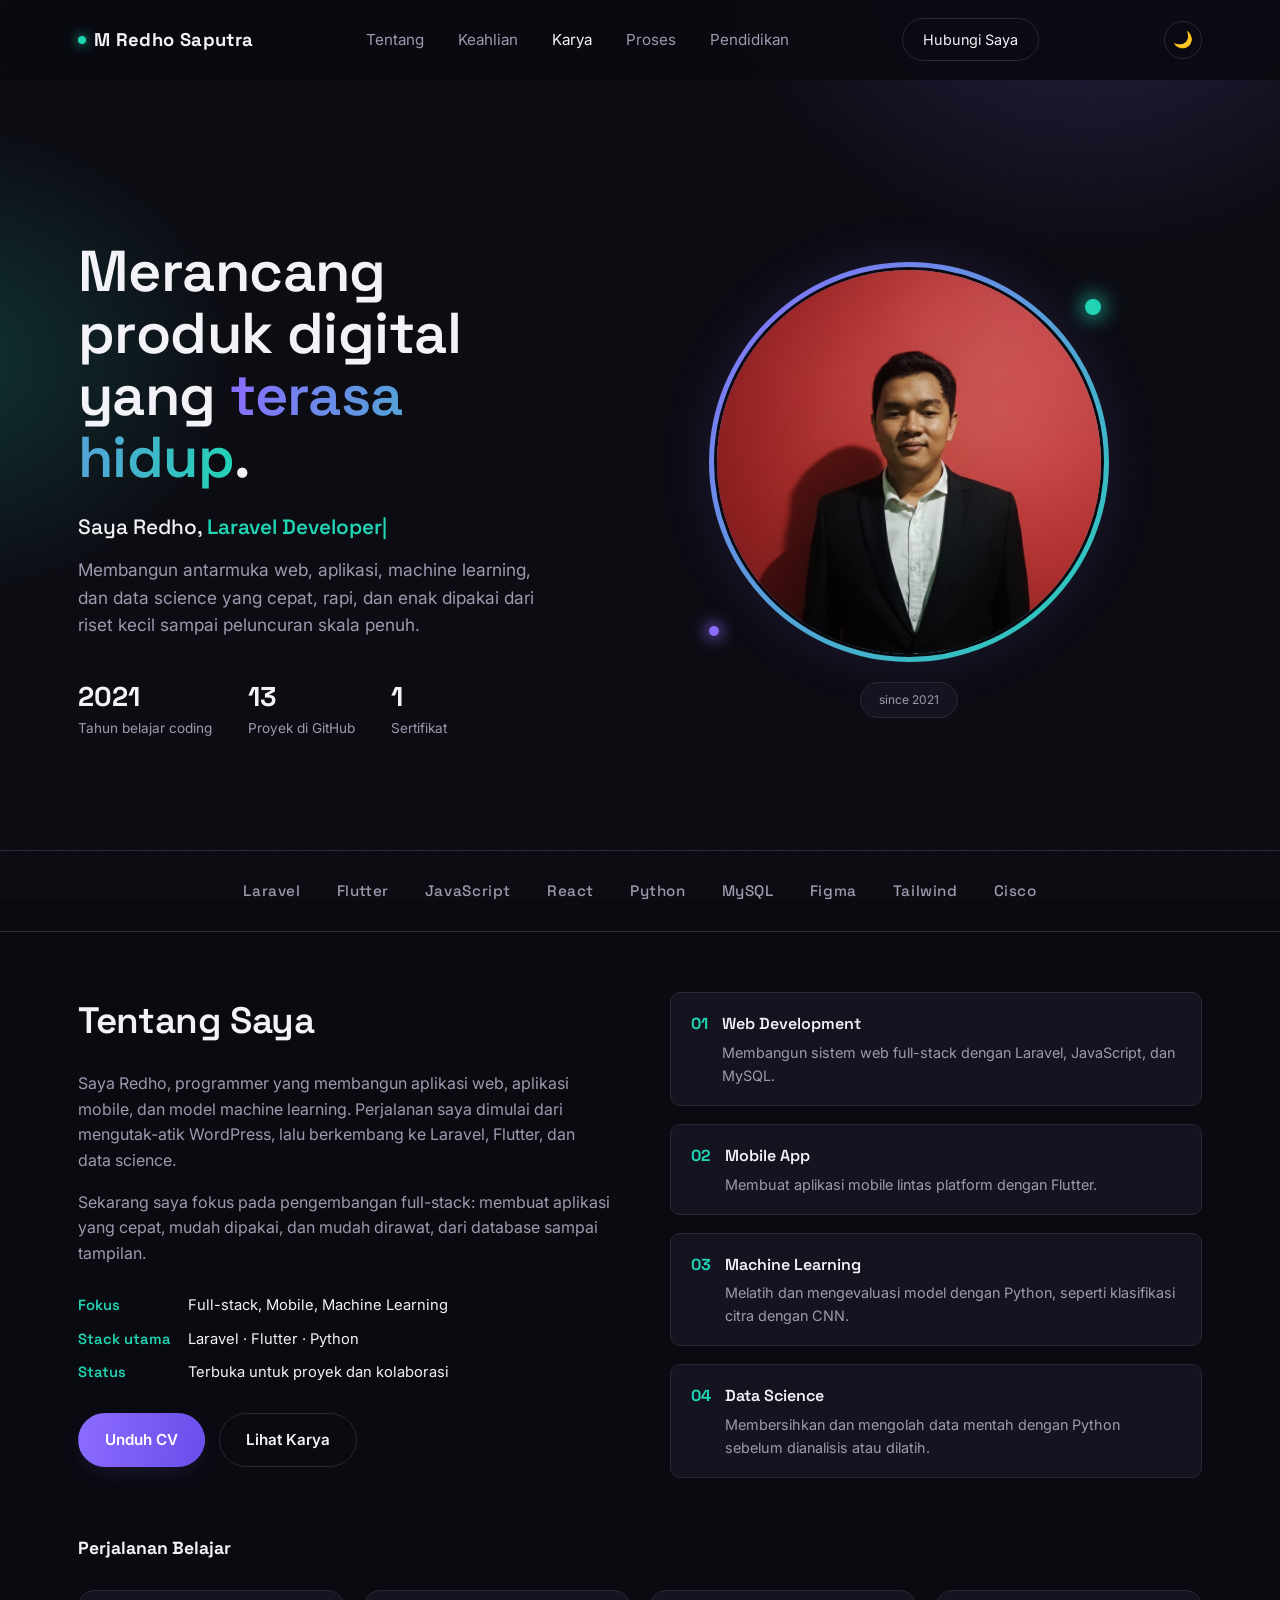
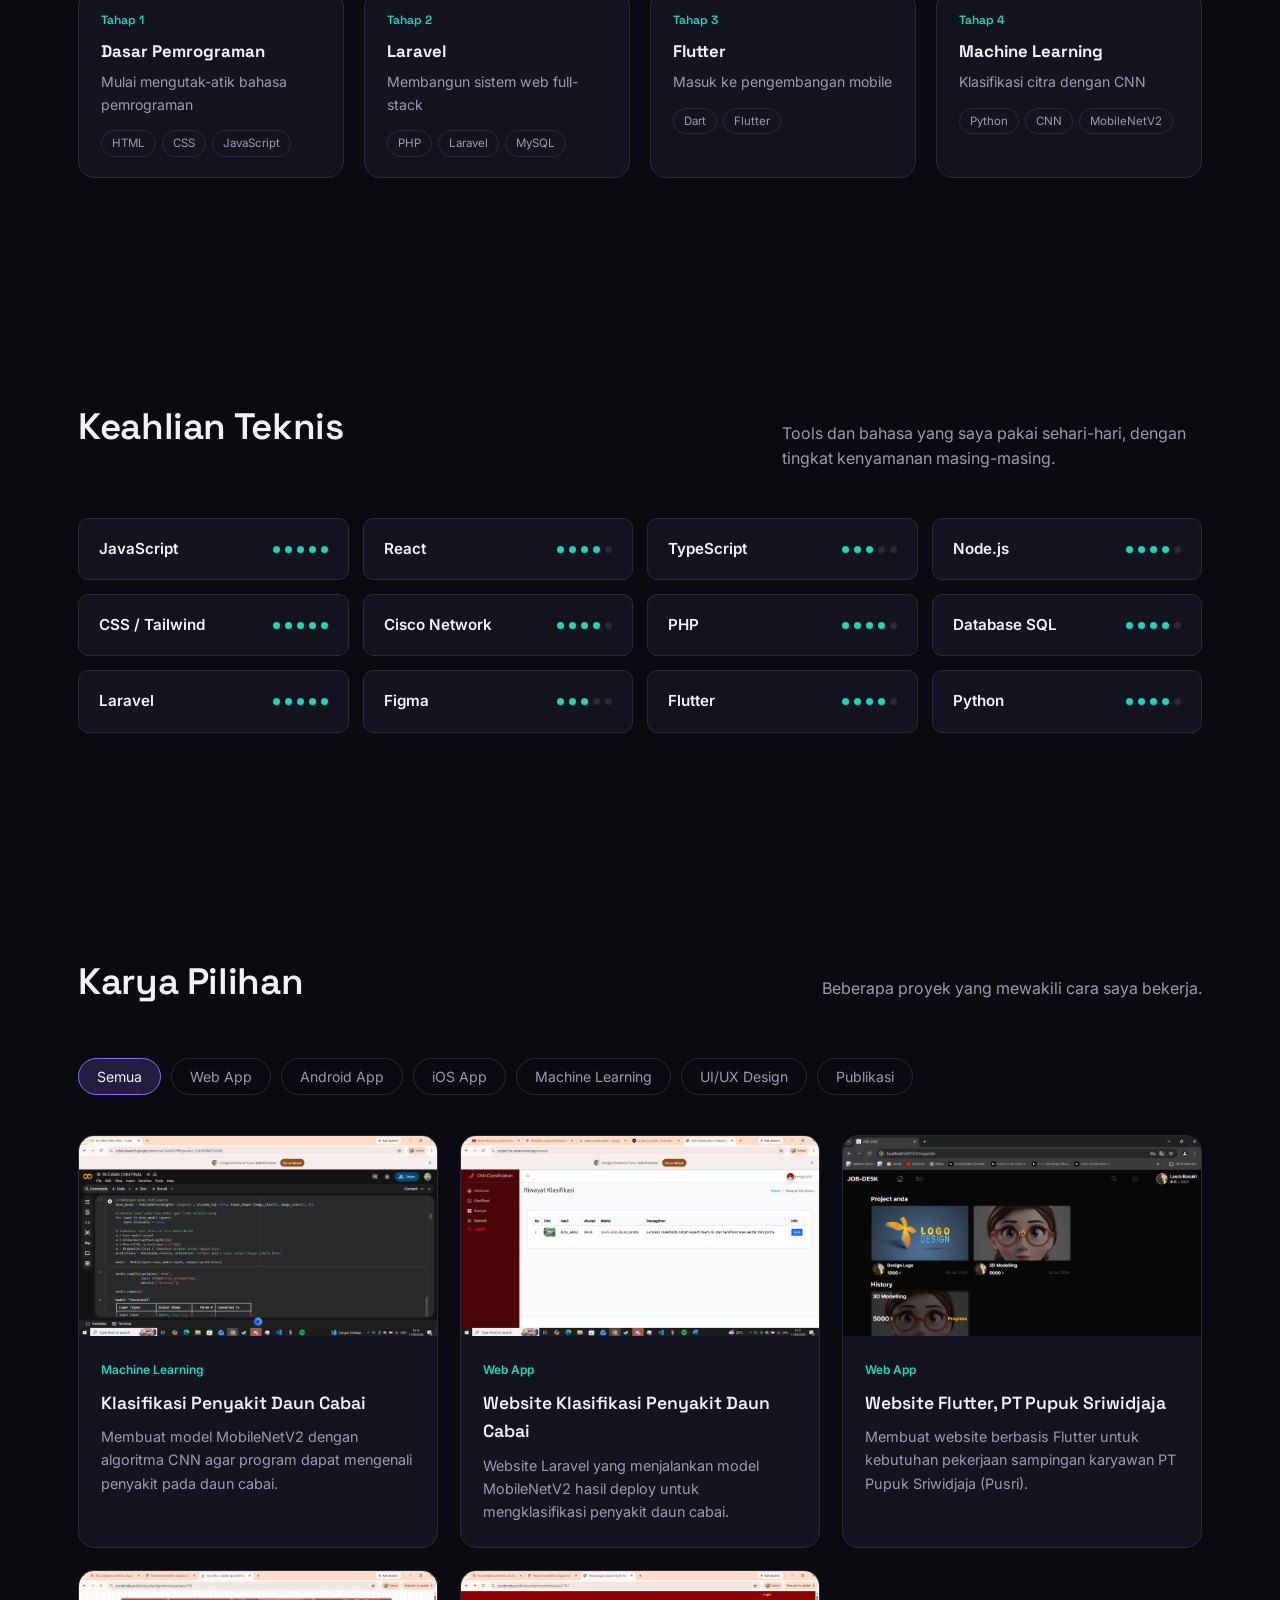
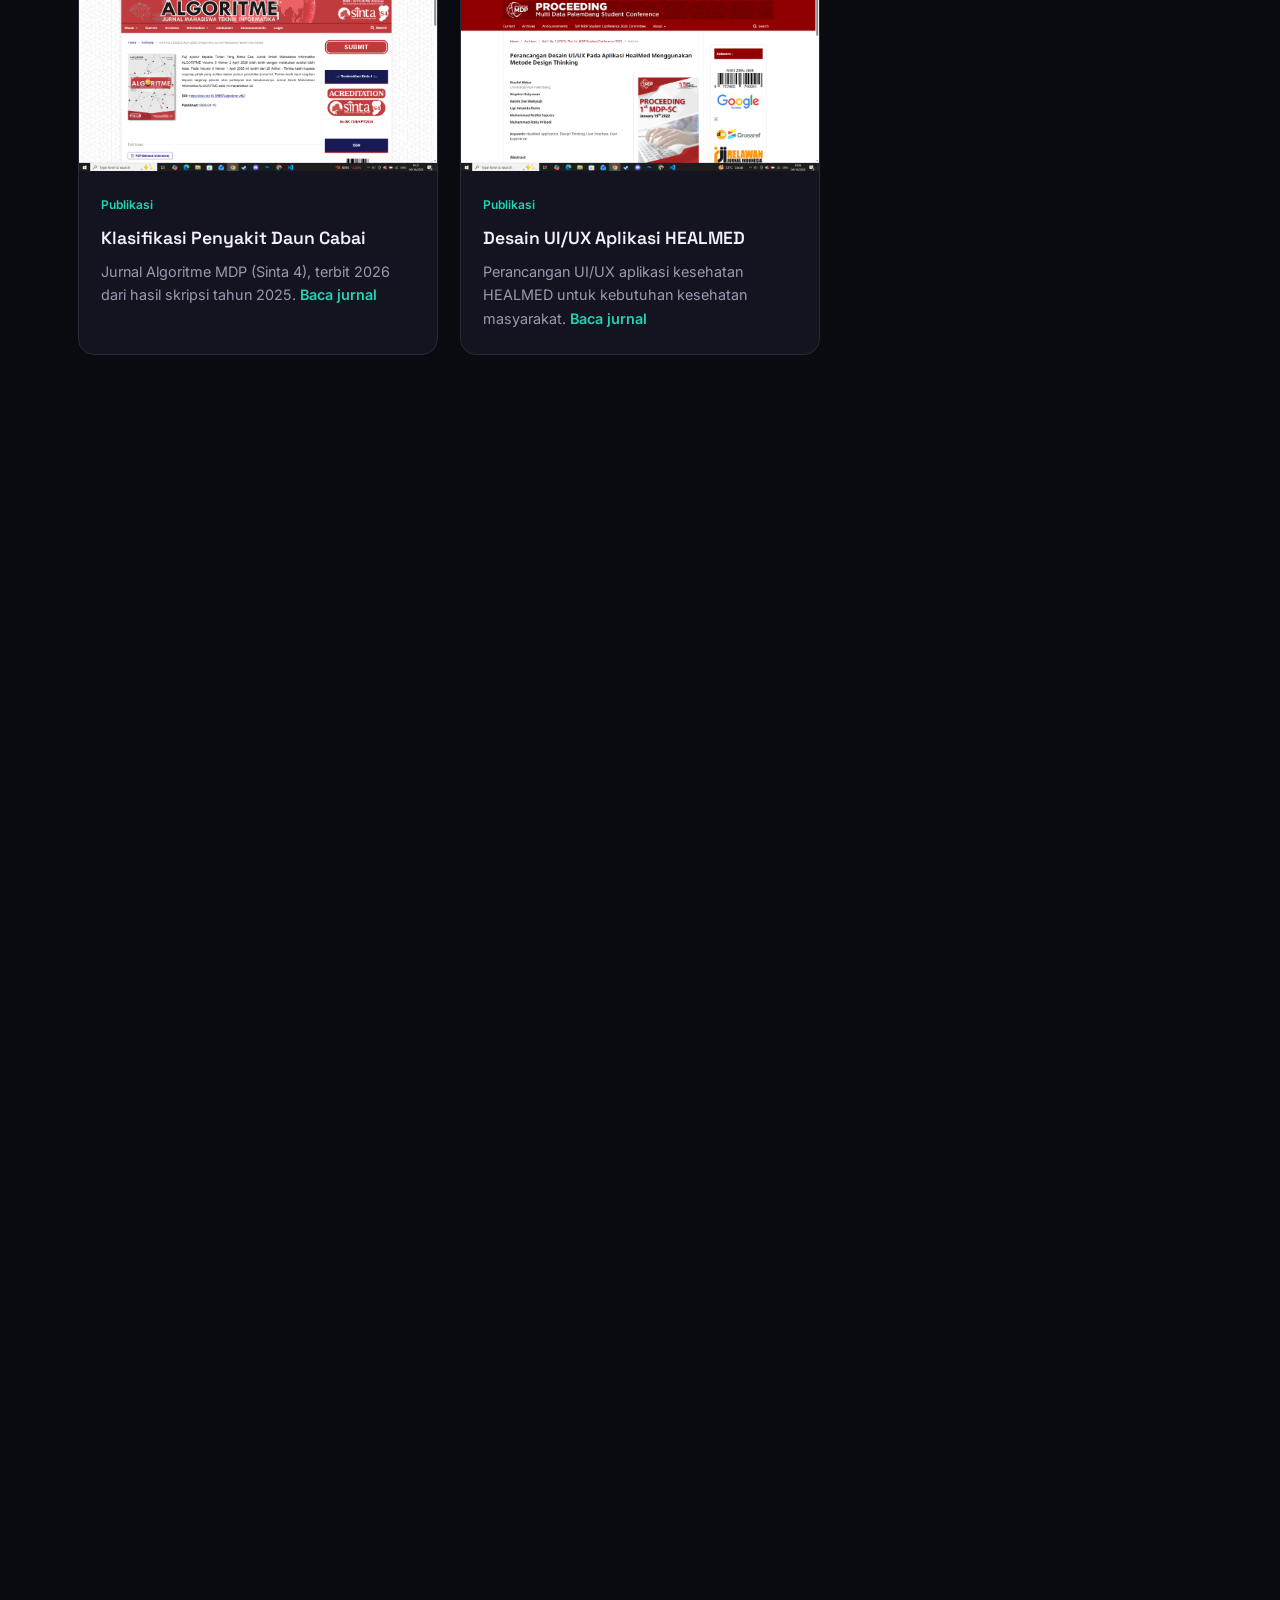
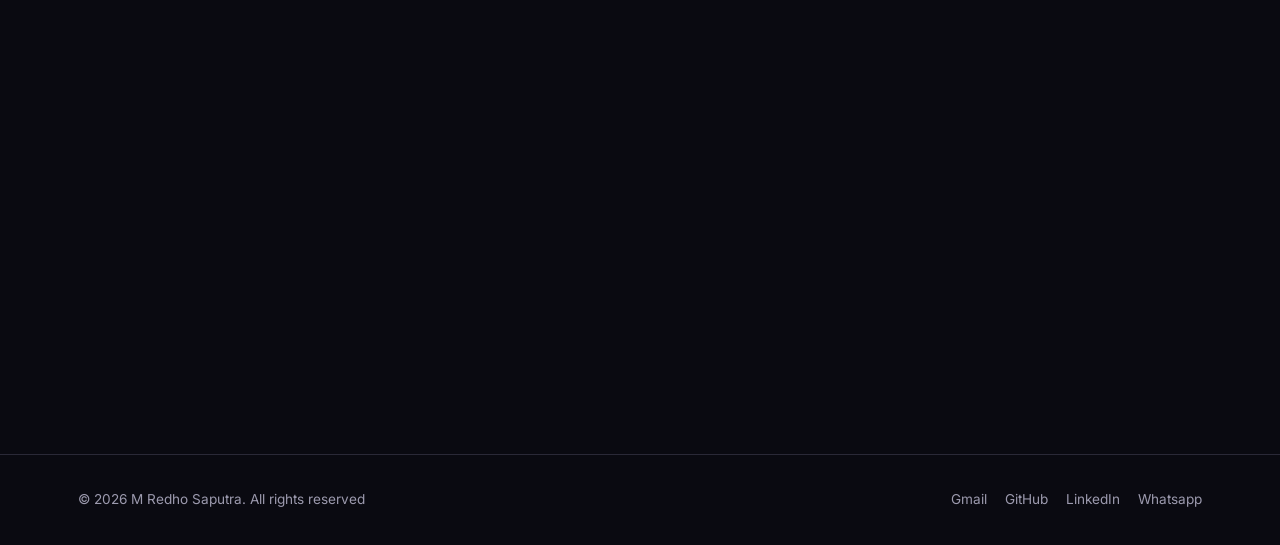
==== index.html @ b703f70b "Portofolio Website Redho mengenai portofolio dan project yang sudah saya buat" ====
<!DOCTYPE html>
<html lang="id">
<head>
<meta charset="UTF-8">
<meta name="viewport" content="width=device-width, initial-scale=1, viewport-fit=cover">
<title>M Redho Saputra — Programmer</title>

<meta name="description" content="Portofolio M Redho Saputra, programmer yang membangun web app cepat dan rapi.">
<meta property="og:title" content="M Redho Saputra — Programmer">
<meta property="og:description" content="Lihat proyek dan keahlian teknis saya di sini.">
<meta property="og:type" content="website">

<link rel="icon" href="data:image/svg+xml,<svg xmlns=%22http://www.w3.org/2000/svg%22 viewBox=%220 0 100 100%22><text y=%22.9em%22 font-size=%2290%22>🧩</text></svg>">
<link rel="preconnect" href="https://fonts.googleapis.com">
<link rel="preconnect" href="https://fonts.gstatic.com" crossorigin>
<link href="https://fonts.googleapis.com/css2?family=Space+Grotesk:wght@400;500;600;700&family=Inter:wght@400;500;600;700&display=swap" rel="stylesheet">
<link rel="stylesheet" href="style.css">
</head>
<body>

<div class="progress-bar" id="progressBar"></div>

<div class="field"></div>
<div class="grain"></div>

<header id="siteHeader">
  <nav>
    <a href="#top" class="brand"><span class="dot"></span> M Redho Saputra</a>
    <ul class="nav-links">
      <li><a href="#tentang">Tentang</a></li>
      <li><a href="#keahlian">Keahlian</a></li>
      <li><a href="#karya">Karya</a></li>
      <li><a href="#proses">Proses</a></li>
      <li><a href="#pendidikan">Pendidikan</a></li>
    </ul>
    <a href="#kontak" class="nav-cta desktop-only">Hubungi Saya</a>
    <button class="theme-toggle" id="themeToggle" aria-label="Ganti tema">🌙</button>
    <button class="burger" id="burgerBtn" aria-label="Buka menu"><span></span><span></span><span></span></button>
  </nav>
  <div class="mobile-menu" id="mobileMenu">
    <a href="#tentang">Tentang</a>
    <a href="#keahlian">Keahlian</a>
    <a href="#karya">Karya</a>
    <a href="#proses">Proses</a>
    <a href="#pendidikan">Pendidikan</a>
    <a href="#kontak">Hubungi Saya</a>
  </div>
</header>

<main id="top">

  <section class="hero">
    <div class="wrap">
      <div>
        <h1>Merancang produk digital yang <span class="grad">terasa hidup</span>.</h1>
        <p class="role-line">Saya Redho, <span class="typed" id="typed"></span><span class="caret">|</span></p>
          <p class="lead">Membangun antarmuka web, aplikasi, machine learning, dan data science
          yang cepat, rapi, dan enak dipakai dari riset kecil sampai peluncuran skala penuh.</p>

        <div class="hero-stats">
        <div><div class="stat-num" data-count="2021">0</div><div class="stat-label">Tahun belajar coding</div></div>
        <div><div class="stat-num" data-count="13">0</div><div class="stat-label">Proyek di GitHub</div></div>
        <div><div class="stat-num" data-count="1">0</div><div class="stat-label">Sertifikat</div></div>
        </div>
      </div>
<div class="hero-visual" id="heroVisual">
  <div class="avatar-stack">
    <div class="avatar-badge">
      <div class="avatar-slides" id="avatarSlides">
        <img src="assets/foto_pas.jpg" class="avatar-slide active" alt="Foto M Redho Saputra">
        <img src="assets/foto_pas2.jpg" class="avatar-slide" alt="Foto M Redho Saputra">
        <img src="assets/foto_pas3.jpg" class="avatar-slide" alt="Foto M Redho Saputra">
      </div>
    </div>
    <div class="since-badge">since 2021</div>
  </div>
</div>
  </section>

  <div class="tech-strip">
    <div class="wrap">
      <span>Laravel</span><span>Flutter</span><span>JavaScript</span><span>React</span>
      <span>Python</span><span>MySQL</span><span>Figma</span><span>Tailwind</span><span>Cisco</span>
    </div>  
  </div>

<section id="tentang">
  <div class="wrap about-grid">
    <div>
      <div class="kicker-row" style="margin-bottom:20px;"><h2>Tentang Saya</h2></div>
      <p>Saya Redho, programmer yang membangun aplikasi web, aplikasi mobile, dan model machine learning. Perjalanan saya dimulai dari mengutak-atik WordPress, lalu berkembang ke Laravel, Flutter, dan data science.</p>
      <p>Sekarang saya fokus pada pengembangan full-stack: membuat aplikasi yang cepat, mudah dipakai, dan mudah dirawat, dari database sampai tampilan.</p>
      <ul class="about-facts">
        <li><span>Fokus</span> Full-stack, Mobile, Machine Learning</li>
        <li><span>Stack utama</span> Laravel · Flutter · Python</li>
        <li><span>Status</span> Terbuka untuk proyek dan kolaborasi</li>
      </ul>
      <div class="about-actions">
        <a href="assets/CV_MuhammadRedhoSaputra.pdf" download class="btn btn-primary">Unduh CV</a>
        <a href="#karya" class="btn btn-ghost">Lihat Karya</a>
      </div>
    </div>

    <ul class="about-list">
      <li>
        <span class="mark">01</span>
        <div>
          <h3>Web Development</h3>
          <p>Membangun sistem web full-stack dengan Laravel, JavaScript, dan MySQL.</p>
        </div>
      </li>
      <li>
        <span class="mark">02</span>
        <div>
          <h3>Mobile App</h3>
          <p>Membuat aplikasi mobile lintas platform dengan Flutter.</p>
        </div>
      </li>
      <li>
        <span class="mark">03</span>
        <div>
          <h3>Machine Learning</h3>
          <p>Melatih dan mengevaluasi model dengan Python, seperti klasifikasi citra dengan CNN.</p>
        </div>
      </li>
      <li>
        <span class="mark">04</span>
        <div>
          <h3>Data Science</h3>
          <p>Membersihkan dan mengolah data mentah dengan Python sebelum dianalisis atau dilatih.</p>
        </div>
      </li>
    </ul>
  </div>

  <div class="wrap journey-wrap">
    <h3>Perjalanan Belajar</h3>
<ol class="journey">
  <li>
    <div class="j-card">
      <small class="j-step">Tahap 1</small>
      <b>Dasar Pemrograman</b>
      <span>Mulai mengutak-atik bahasa pemrograman</span>
      <div class="j-tags"><small>HTML</small><small>CSS</small><small>JavaScript</small></div>
    </div>
  </li>
  <li>
    <div class="j-card">
      <small class="j-step">Tahap 2</small>
      <b>Laravel</b>
      <span>Membangun sistem web full-stack</span>
      <div class="j-tags"><small>PHP</small><small>Laravel</small><small>MySQL</small></div>
    </div>
  </li>
  <li>
    <div class="j-card">
      <small class="j-step">Tahap 3</small>
      <b>Flutter</b>
      <span>Masuk ke pengembangan mobile</span>
      <div class="j-tags"><small>Dart</small><small>Flutter</small></div>
    </div>
  </li>
  <li>
    <div class="j-card">
      <small class="j-step">Tahap 4</small>
      <b>Machine Learning</b>
      <span>Klasifikasi citra dengan CNN</span>
      <div class="j-tags"><small>Python</small><small>CNN</small><small>MobileNetV2</small></div>
    </div>
  </li>
</ol>
  </div>
</section>

  <section id="keahlian">
    <div class="wrap">
      <div class="kicker-row">
        <h2>Keahlian Teknis</h2>
        <p>Tools dan bahasa yang saya pakai sehari-hari, dengan tingkat kenyamanan masing-masing.</p>
      </div>
      <div class="skill-grid">
        <div class="skill-card"><span class="skill-name">JavaScript</span><span class="dots" data-level="5"></span></div>
        <div class="skill-card"><span class="skill-name">React</span><span class="dots" data-level="4"></span></div>
        <div class="skill-card"><span class="skill-name">TypeScript</span><span class="dots" data-level="3"></span></div>
        <div class="skill-card"><span class="skill-name">Node.js</span><span class="dots" data-level="4"></span></div>
        <div class="skill-card"><span class="skill-name">CSS / Tailwind</span><span class="dots" data-level="5"></span></div>
        <div class="skill-card"><span class="skill-name">Cisco Network</span><span class="dots" data-level="4"></span></div>
        <div class="skill-card"><span class="skill-name">PHP</span><span class="dots" data-level="4"></span></div>
        <div class="skill-card"><span class="skill-name">Database SQL</span><span class="dots" data-level="4"></span></div>
        <div class="skill-card"><span class="skill-name">Laravel</span><span class="dots" data-level="5"></span></div>
        <div class="skill-card"><span class="skill-name">Figma</span><span class="dots" data-level="3"></span></div>
        <div class="skill-card"><span class="skill-name">Flutter</span><span class="dots" data-level="4"></span></div>
        <div class="skill-card"><span class="skill-name">Python</span><span class="dots" data-level="4"></span></div>
      </div>
    </div>
  </section>

  <section id="karya">
    <div class="wrap">
      <div class="kicker-row">
        <h2>Karya Pilihan</h2>
        <p>Beberapa proyek yang mewakili cara saya bekerja.</p>
      </div>

      <div class="filters" id="filters">
        <button class="filter-btn active" data-filter="all">Semua</button>
        <button class="filter-btn" data-filter="webapp">Web App</button>
        <button class="filter-btn" data-filter="android">Android App</button>
        <button class="filter-btn" data-filter="ios">iOS App</button>
        <button class="filter-btn" data-filter="ml">Machine Learning</button>
        <button class="filter-btn" data-filter="uiux">UI/UX Design</button>
        <button class="filter-btn" data-filter="jurnal">Publikasi</button>
      </div>

      <div class="work-grid" id="workGrid">

        <div class="work-card" data-cat="ml" data-href="project-cnn.html">
          <div class="work-thumb">
            <img src="assets/model_mobilenet.png" alt="Model MobileNetV2" loading="lazy" style="width:100%;height:100%;object-fit:cover;object-position:top;">
          </div>
          <div class="work-body">
            <span class="work-tag">Machine Learning</span>
            <h3>Klasifikasi Penyakit Daun Cabai</h3>
            <p>Membuat model MobileNetV2 dengan algoritma CNN agar program dapat mengenali penyakit pada daun cabai.</p>
          </div>
        </div>

        <div class="work-card" data-cat="webapp" data-href="project-cabai.html">
          <div class="work-thumb">
            <img src="assets/riwayatklasifikasi.png" alt="Website klasifikasi penyakit daun cabai" loading="lazy" style="width:100%;height:100%;object-fit:cover;object-position:top;">
          </div>
          <div class="work-body">
            <span class="work-tag">Web App</span>
            <h3>Website Klasifikasi Penyakit Daun Cabai</h3>
            <p>Website Laravel yang menjalankan model MobileNetV2 hasil deploy untuk mengklasifikasi penyakit daun cabai.</p>
          </div>
        </div>

        <div class="work-card" data-cat="webapp" data-href="project-pusri.html">
          <div class="work-thumb">
            <img src="assets/Part1.png" alt="Website Flutter PT Pupuk Sriwidjaja" loading="lazy" style="width:100%;height:100%;object-fit:cover;object-position:top;">
          </div>
          <div class="work-body">
            <span class="work-tag">Web App</span>
            <h3>Website Flutter, PT Pupuk Sriwidjaja</h3>
            <p>Membuat website berbasis Flutter untuk kebutuhan pekerjaan sampingan karyawan PT Pupuk Sriwidjaja (Pusri).</p>
          </div>
        </div>

        <div class="work-card" data-cat="jurnal">
          <div class="work-thumb">
            <img src="assets/ALGORITME.png" alt="Jurnal klasifikasi penyakit daun cabai" loading="lazy" style="width:100%;height:100%;object-fit:cover;object-position:top;">
          </div>
          <div class="work-body">
            <span class="work-tag">Publikasi</span>
            <h3>Klasifikasi Penyakit Daun Cabai</h3>
            <p>Jurnal Algoritme MDP (Sinta 4), terbit 2026 dari hasil skripsi tahun 2025. <a href="https://jurnal.mdp.ac.id/index.php/algoritme/article/view/13562" target="_blank" rel="noopener" style="color:var(--teal);font-weight:600;">Baca jurnal</a></p>
          </div>
        </div>

        <div class="work-card" data-cat="jurnal">
          <div class="work-thumb">
            <img src="assets/UIUX.png" alt="Perancangan UI/UX HEALMED" loading="lazy" style="width:100%;height:100%;object-fit:cover;object-position:top;">
          </div>
          <div class="work-body">
            <span class="work-tag">Publikasi</span>
            <h3>Desain UI/UX Aplikasi HEALMED</h3>
            <p>Perancangan UI/UX aplikasi kesehatan HEALMED untuk kebutuhan kesehatan masyarakat. <a href="https://jurnal.mdp.ac.id/index.php/msc/article/view/1757" target="_blank" rel="noopener" style="color:var(--teal);font-weight:600;">Baca jurnal</a></p>
          </div>
        </div>

      </div><!-- penutup work-grid -->
    </div><!-- penutup wrap -->
  </section>
  </section>

  <section id="proses">
    <div class="wrap">
      <div class="kicker-row"><h2>Cara Saya Bekerja</h2><p>Lima tahap yang saya lalui di setiap proyek, dari ide sampai rilis.</p></div>
      <div class="timeline">
        <div class="tl-step"><div class="tl-num">1</div><h3>Discovery</h3><p>Memahami tujuan, pengguna, dan batasan proyek.</p></div>
        <div class="tl-step"><div class="tl-num">2</div><h3>Desain</h3><p>Menyusun alur dan tampilan bersama tim desain.</p></div>
        <div class="tl-step"><div class="tl-num">3</div><h3>Pengembangan</h3><p>Menulis kode dengan iterasi dan review berkala.</p></div>
        <div class="tl-step"><div class="tl-num">4</div><h3>Pengujian</h3><p>Memastikan performa dan kompatibilitas lintas perangkat.</p></div>
        <div class="tl-step"><div class="tl-num">5</div><h3>Peluncuran</h3><p>Rilis, pemantauan, dan dukungan pasca-rilis.</p></div>
      </div>
    </div>
  </section>

  <section id="pendidikan">
    <div class="wrap">
      <div class="kicker-row"><h2>Pendidikan & Sertifikasi</h2><p>Latar belakang belajar dan pencapaian formal.</p></div>
      <div class="edu-list">
        <div class="edu-item"><span class="edu-year">2021-2025</span><div><h3>S1 Informatika</h3><p>Universitas Multi Data Palembang</p></div></div>
        <div class="edu-item"><span class="edu-year">2025-2028</span><div><h3>Database Administrator</h3><p>Sertifikat atau kursus terkait database BNSP.</p></div></div>
      </div>
    </div>
  </section>

  <section id="kontak">
    <div class="wrap">
      <div class="contact-panel">
        <div>
          <h2>Punya proyek yang ingin dibangun?</h2>
          <p>Ceritakan idenya, saya bantu wujudkan jadi produk digital yang siap dipakai dan digunakan.</p>
        </div>
        <div class="cv-wrap">
            <a href="assets/CV_MuhammadRedhoSaputra.pdf" download class="btn btn-primary">Unduh CV</a>
            </div>
        <div class="contact-links">
            <button type="button" class="btn btn-ghost" data-go="https://mail.google.com/mail/?view=cm&fs=1&to=mredhosaputra@alumni.mdp.ac.id">Gmail</button>
            <button type="button" class="btn btn-ghost" data-go="https://www.linkedin.com/in/muhammad-redho-saputra-1387a9394/">LinkedIn</button>
            <button type="button" class="btn btn-ghost" data-go="https://github.com/MuhammadRedhoSaputra">GitHub</button>
            <button type="button" class="btn btn-ghost" data-go="https://wa.me/6285357375397">Whatsapp</button>
        </div>
      </div>
    </div>
  </section>

</main>

<footer>
  <div class="wrap">
    <span>© 2026 M Redho Saputra. All rights reserved</span>
    <div class="socials">
  <div class="socials">
  <button type="button" class="foot-link" data-go="https://mail.google.com/mail/?view=cm&fs=1&to=mredhosaputra@alumni.mdp.ac.id">Gmail</button>
  <button type="button" class="foot-link" data-go="https://github.com/MuhammadRedhoSaputra">GitHub</button>
  <button type="button" class="foot-link" data-go="https://www.linkedin.com/in/muhammad-redho-saputra-1387a9394/">LinkedIn</button>
  <button type="button" class="foot-link" data-go="https://wa.me/6285357375397">Whatsapp</button>
  </div>
    </div>
  </div>
</footer>

<button id="backToTop" class="back-to-top" aria-label="Kembali ke atas">↑</button>
<script src="script.js"></script>
</body>
</html>
---- style.css ----
:root{
  --bg:#0A0A11;
  --bg-panel:#141320;
  --bg-panel-alt:#1B1A29;
  --line:#2A2937;
  --text:#F3F2F8;
  --text-muted:#9C9AAE;
  --violet:#8C6BFF;
  --violet-dim:#8C6BFF33;
  --teal:#21D4B4;
  --teal-dim:#21D4B433;
  --header-bg:rgba(10,10,17,.92);
  --radius-sm:10px;
  --radius-md:16px;
  --radius-lg:28px;
  box-sizing:border-box;
  padding-top:env(safe-area-inset-top,0px);
  padding-bottom:env(safe-area-inset-bottom,0px);
}
@media (prefers-color-scheme: dark){ :root:not([data-theme="light"]){ color-scheme: dark; } }
:root[data-theme="dark"]{ color-scheme: dark; }

:root[data-theme="light"]{
  --bg:#F7F6FB;
  --bg-panel:#FFFFFF;
  --bg-panel-alt:#F0EFF7;
  --line:#E2E0EC;
  --text:#16151F;
  --text-muted:#5C5A6E;
  --header-bg:rgba(247,246,251,.94);
}

*{box-sizing:border-box;}
html{scroll-behavior:smooth; scroll-padding-top:env(safe-area-inset-top,0px);}
body{
  margin:0;
  background:var(--bg);
  color:var(--text);
  font-family:'Inter',sans-serif;
  line-height:1.6;
  -webkit-font-smoothing:antialiased;
  overflow-x:hidden;
  transition:background .3s ease, color .3s ease;
}
h1,h2,h3,.brand,.stat-num,.nav a,button{font-family:'Space Grotesk',sans-serif;}
a{color:inherit;text-decoration:none;}
img{max-width:100%;display:block;}
.wrap{max-width:1180px;margin:0 auto;padding:0 28px;}
section{padding:110px 0;}
@media (max-width:700px){ section{padding:72px 0;} }

/* background texture */
.field{
  position:fixed; inset:0; z-index:-2; background:var(--bg);
  transition:background .3s ease;
}
.field::before{
  content:"";
  position:absolute; inset:0;
  background:
    radial-gradient(600px 500px at 85% -5%, var(--violet-dim), transparent 60%),
    radial-gradient(500px 400px at -5% 40%, var(--teal-dim), transparent 60%);
  transition:opacity .3s ease;
}
:root[data-theme="light"] .field::before{opacity:.5;}
.grain{
  position:fixed; inset:0; z-index:-1; pointer-events:none; opacity:.035;
  background-image:url("data:image/svg+xml,%3Csvg xmlns='http://www.w3.org/2000/svg' width='90' height='90'%3E%3Cfilter id='n'%3E%3CfeTurbulence type='fractalNoise' baseFrequency='0.9' numOctaves='2' stitchTiles='stitch'/%3E%3C/filter%3E%3Crect width='100%25' height='100%25' filter='url(%23n)'/%3E%3C/svg%3E");
}

/* nav */
header{
  position:fixed; top:0; left:0; right:0; z-index:50;
  padding-top:env(safe-area-inset-top,0px);
  background:var(--header-bg);
  -webkit-backdrop-filter:blur(14px);
  backdrop-filter:blur(14px);
  border-bottom:1px solid transparent;
  transition:border-color .3s, background .3s;
}
header.scrolled{border-color:var(--line);}
nav{display:flex; align-items:center; justify-content:space-between; padding:18px 28px; max-width:1180px; margin:0 auto;}
.brand{font-weight:700; font-size:1.15rem; letter-spacing:.02em; display:flex; align-items:center; gap:8px;}
.brand .dot{width:8px;height:8px;border-radius:50%;background:var(--teal); box-shadow:0 0 12px var(--teal);}
.nav-links{display:flex; gap:34px; list-style:none; margin:0; padding:0;}
.nav-links a{font-size:.95rem; color:var(--text-muted); transition:color .2s; position:relative;}
.nav-links a:hover, .nav-links a.active{color:var(--text);}
.nav-cta{
  border:1px solid var(--line); padding:9px 20px; border-radius:100px; font-size:.9rem;
  transition:border-color .2s, background .2s;
}
.nav-cta:hover{border-color:var(--violet); background:var(--violet-dim);}
.burger{display:none; flex-direction:column; gap:5px; background:none; border:none; cursor:pointer; padding:6px;}
.burger span{width:22px; height:2px; background:var(--text); border-radius:2px;}
@media (max-width:860px){
  .nav-links, .nav-cta.desktop-only{display:none;}
  .burger{display:flex;}
}
.mobile-menu{
  display:none; flex-direction:column; gap:2px; background:var(--bg-panel);
  border-top:1px solid var(--line);
}
.mobile-menu.open{display:flex;}
.mobile-menu a{padding:16px 28px; border-bottom:1px solid var(--line); color:var(--text-muted); font-size:1rem;}

/* hero */
.hero{padding-top:170px; padding-bottom:100px; position:relative;}
.hero .wrap{display:grid; grid-template-columns:.9fr 1.1fr; gap:60px; align-items:center;}
@media (max-width:900px){ .hero .wrap{grid-template-columns:1fr;} .hero{padding-top:140px;} }
.hero h1{font-size:clamp(2.3rem,5vw,3.6rem); line-height:1.08; font-weight:600; margin:0 0 22px; letter-spacing:-.01em;}
.hero h1 .grad{background:linear-gradient(100deg,var(--violet),var(--teal)); -webkit-background-clip:text; background-clip:text; color:transparent;}
.hero p.lead{color:var(--text-muted); font-size:1.08rem; max-width:46ch; margin:0 0 36px;}
.hero-actions{display:flex; gap:16px; flex-wrap:wrap; margin-bottom:56px;}
.btn{
  padding:14px 26px; border-radius:100px; font-weight:600; font-size:.95rem; cursor:pointer;
  display:inline-flex; align-items:center; gap:8px; border:1px solid transparent; transition:transform .2s, box-shadow .2s;
}
.btn-primary{background:linear-gradient(100deg,var(--violet),#6a4eea); color:#fff; box-shadow:0 8px 24px -8px var(--violet-dim);}
.btn-primary:hover{transform:translateY(-2px);}
.btn-ghost{border-color:var(--line); color:var(--text);}
.btn-ghost:hover{border-color:var(--teal); color:var(--teal);}
.hero-stats{display:flex; gap:36px; flex-wrap:wrap;}
.stat-num{font-size:1.7rem; font-weight:700;}
.stat-label{color:var(--text-muted); font-size:.85rem;}

.hero-visual{position:relative; min-height:640px; display:flex; align-items:center; justify-content:center;}
.hero-shapes{position:absolute; inset:0; width:100%; height:100%; z-index:0;}

.avatar-stack{
  position:relative; z-index:1;
  display:flex; flex-direction:column; align-items:center; gap:20px;
}
.avatar-stack::before,
.avatar-stack::after{
  content:"";
  position:absolute;
  border-radius:50%;
  z-index:-1;
}
.avatar-stack::before{
  width:16px; height:16px;
  background:var(--teal);
  top:8%; right:2%;
  box-shadow:0 0 20px 2px var(--teal);
}
.avatar-stack::after{
  width:10px; height:10px;
  background:var(--violet);
  bottom:18%; left:0%;
  box-shadow:0 0 16px 2px var(--violet);
}

.avatar-badge{
  width:400px; height:400px; border-radius:50%;
  padding:5px;
  background:linear-gradient(135deg,var(--violet),var(--teal));
  box-shadow:0 0 60px -10px var(--violet-dim);
}
.avatar-slides{
  position:relative; width:100%; height:100%;
  border-radius:50%; overflow:hidden;
  border:3px solid var(--bg);
}
.avatar-slide{
  position:absolute; inset:0; width:100%; height:100%;
  object-fit:cover; opacity:0;
  transition:opacity .8s ease;
}
.avatar-slide.active{opacity:1;}

.since-badge{
  background:var(--bg-panel); border:1px solid var(--line);
  padding:7px 18px; border-radius:100px;
  font-size:.75rem; color:var(--text-muted); white-space:nowrap;
}

@media (max-width:900px){ .hero-visual{min-height:300px;} .avatar-badge{width:170px; height:170px;} }

@media (max-width:1100px) and (min-width:901px){
  .avatar-badge{width:280px; height:280px;}
  .hero-visual{min-height:340px;}
}

/* section heading */
.kicker-row{display:flex; align-items:baseline; justify-content:space-between; gap:20px; margin-bottom:46px; flex-wrap:wrap;}
.kicker-row h2{font-size:clamp(1.7rem,3vw,2.3rem); font-weight:600; margin:0; letter-spacing:-.01em;}
.kicker-row p{color:var(--text-muted); margin:0; max-width:42ch;}

/* about */
.about-grid{display:grid; grid-template-columns:1fr 1fr; gap:60px;}
@media (max-width:800px){ .about-grid{grid-template-columns:1fr;} }
.about-grid p{color:var(--text-muted); margin:0 0 16px;}
.about-list{list-style:none; margin:0; padding:0; display:flex; flex-direction:column; gap:18px;}
.about-list li{
  display:flex; gap:14px; padding:18px 20px;
  background:var(--bg-panel); border:1px solid var(--line); border-radius:var(--radius-sm);
  transition:border-color .25s, transform .25s, background .3s;
}
.about-list li:hover{border-color:var(--violet); transform:translateX(-4px);}
.about-list .mark{color:var(--teal); font-weight:700; font-family:'Space Grotesk',sans-serif;}
.about-list h3{margin:0 0 4px; font-size:1rem; font-weight:600;}
.about-list li p{margin:0; color:var(--text-muted); font-size:.9rem;}

.about-facts{
  list-style:none; margin:28px 0 0; padding:0;
  display:flex; flex-direction:column; gap:10px;
}
.about-facts li{display:flex; gap:14px; font-size:.92rem;}
.about-facts li span{
  color:var(--teal);
  font-family:'Space Grotesk',sans-serif;
  font-weight:600;
  min-width:96px;
}

.about-actions{display:flex; gap:14px; flex-wrap:wrap; margin-top:28px;}

/* perjalanan belajar */
.journey-wrap{margin-top:56px;}
.journey-wrap h3{font-size:1.1rem; margin:0 0 28px;}

.journey{
  list-style:none; margin:0; padding:0;
  display:grid; grid-template-columns:repeat(4,1fr); gap:20px;
}
.journey li{display:flex; flex-direction:column;}

.j-card{
  flex:1;
  background:var(--bg-panel);
  border:1px solid var(--line);
  border-radius:var(--radius-md);
  padding:20px 22px;
  transition:border-color .25s, transform .25s, background .3s;
}
.j-card:hover{border-color:var(--teal); transform:translateY(-4px);}

.j-step{
  display:block; margin-bottom:8px;
  font-family:'Space Grotesk',sans-serif; font-weight:600;
  font-size:.75rem; color:var(--teal);
}
.j-card b{display:block; font-family:'Space Grotesk',sans-serif; font-size:1.05rem; margin-bottom:6px;}
.j-card span{display:block; color:var(--text-muted); font-size:.88rem;}
.j-card .j-step{display:block; margin-bottom:8px; color:var(--teal); font-size:.75rem;}

.j-tags{display:flex; flex-wrap:wrap; gap:6px; margin-top:14px;}
.j-tags small{
  font-size:.72rem; padding:3px 10px; border-radius:100px;
  border:1px solid var(--line); color:var(--text-muted);
}

/* animasi: kartu muncul berurutan (class .anim dan .in ditambahkan oleh JS) */
.journey.anim li{
  opacity:0; transform:translateY(18px);
  transition:opacity .6s ease, transform .6s ease;
}
.journey.anim.in li{opacity:1; transform:none;}
.journey.anim li:nth-child(2){transition-delay:.15s;}
.journey.anim li:nth-child(3){transition-delay:.3s;}
.journey.anim li:nth-child(4){transition-delay:.45s;}

@media (max-width:900px){ .journey{grid-template-columns:1fr 1fr;} }
@media (max-width:600px){ .journey{grid-template-columns:1fr;} }

/* skills */
.skill-grid{display:grid; grid-template-columns:repeat(auto-fill,minmax(220px,1fr)); gap:14px;}
.skill-card{
  background:var(--bg-panel); border:1px solid var(--line); border-radius:var(--radius-sm);
  padding:18px 20px; display:flex; align-items:center; justify-content:space-between; gap:12px;
  transition:border-color .2s, background .2s;
}
.skill-card:hover{border-color:var(--violet);}
.skill-name{font-weight:600; font-size:.95rem;}
.dots{display:flex; gap:5px;}
.dots span{width:7px; height:7px; border-radius:50%; background:var(--line);}
.dots span.on{background:var(--teal);}

/* work */
.filters{display:flex; gap:10px; flex-wrap:wrap;}
.filter-btn{
  padding:9px 18px; border-radius:100px; border:1px solid var(--line); background:transparent; color:var(--text-muted);
  font-size:.88rem; cursor:pointer; font-family:'Inter',sans-serif; transition:.2s;
}
.filter-btn.active, .filter-btn:hover{border-color:var(--violet); color:var(--text); background:var(--violet-dim);}

.work-grid{
  display:grid;
  grid-template-columns:repeat(auto-fill,minmax(320px,1fr));
  gap:22px; margin-top:40px;
}
.work-card{
  background:var(--bg-panel);
  border:1px solid var(--line);
  border-radius:var(--radius-md);
  overflow:hidden;
  display:flex; flex-direction:column;
  transition:transform .3s ease, border-color .3s ease, background .3s ease;
}
.work-card.hidden{display:none;}
.work-card:hover{transform:translateY(-4px); border-color:var(--violet);}

.work-thumb{
  height:200px; position:relative; overflow:hidden;
  display:flex; align-items:center; justify-content:center;
}
.work-thumb svg{width:70%; height:70%; opacity:.9;}
.work-thumb img{transition:transform .5s ease;}
.work-card:hover .work-thumb img{transform:scale(1.05);}

.work-body{padding:20px 22px 24px; flex:1;}
.work-tag{font-size:.75rem; color:var(--teal); font-weight:600;}
.work-body h3{margin:8px 0 8px; font-size:1.1rem; font-weight:600;}
.work-body p{margin:0; color:var(--text-muted); font-size:.9rem;}

/* process */
.timeline{display:grid; grid-template-columns:repeat(5,1fr); gap:0; position:relative; margin-top:50px;}
.timeline::before{content:""; position:absolute; top:19px; left:8%; right:8%; height:1px; background:var(--line);}
@media (max-width:900px){ .timeline{grid-template-columns:1fr; gap:32px;} .timeline::before{display:none;} }
.tl-step{text-align:center; position:relative; padding:0 10px;}
@media (max-width:900px){ .tl-step{text-align:left; display:flex; gap:16px; align-items:flex-start;} }
.tl-num{
  width:38px; height:38px; border-radius:50%; background:var(--bg-panel-alt); border:1px solid var(--line);
  display:flex; align-items:center; justify-content:center; font-size:.85rem; font-weight:700; margin:0 auto 18px;
  position:relative; z-index:2; flex-shrink:0;
}
.tl-step h3{font-size:.98rem; margin:0 0 8px; font-weight:600;}
.tl-step p{font-size:.85rem; color:var(--text-muted); margin:0;}

/* contact */
.contact-panel{
  background:linear-gradient(120deg,var(--bg-panel-alt),var(--bg-panel));
  border:1px solid var(--line);
  border-radius:var(--radius-lg);
  padding:64px 56px;
  display:flex;
  flex-direction:column;
  align-items:center;
  text-align:center;
  gap:32px;
}
.contact-panel h2{font-size:clamp(1.6rem,3vw,2.2rem); margin:0 0 12px; font-weight:600;}
.contact-panel p{color:var(--text-muted); margin:0 auto; max-width:44ch;}
.contact-links{display:flex; justify-content:center; gap:14px; flex-wrap:wrap;}

footer{border-top:1px solid var(--line); padding:34px 0; color:var(--text-muted); font-size:.85rem;}
footer .wrap{display:flex; justify-content:space-between; align-items:center; gap:16px; flex-wrap:wrap;}
footer .socials{display:flex; gap:18px;}
footer .socials a{color:var(--text-muted);}
footer .socials a:hover{color:var(--teal);}
button.btn{font-family:'Space Grotesk',sans-serif; line-height:inherit;}
.btn-ghost{background:transparent;}

footer .socials .foot-link{
  background:none; border:none; padding:0; cursor:pointer;
  font:inherit; color:var(--text-muted); transition:color .2s;
}
footer .socials .foot-link:hover{color:var(--teal);}

::selection{background:var(--violet); color:#fff;}
:focus-visible{outline:2px solid var(--teal); outline-offset:3px;}
@media (prefers-reduced-motion: reduce){ *{animation:none!important; transition:none!important; scroll-behavior:auto!important;} }

/* tombol tema */
.theme-toggle{
  background:none;
  border:1px solid var(--line);
  border-radius:50%;
  width:38px;
  height:38px;
  cursor:pointer;
  font-size:1rem;
  margin-left:12px;
  transition:border-color .2s, transform .2s, background .2s;
}
.theme-toggle:hover{
  border-color:var(--violet);
  transform:scale(1.05);
}
.theme-toggle:active{
  transform:scale(0.92);
  background:var(--violet-dim);
}

/* progress bar */
.progress-bar{
  position:fixed; top:0; left:0;
  height:3px; width:0%;
  background:linear-gradient(90deg,var(--violet),var(--teal));
  z-index:100;
  transition:width .1s;
}

/* back to top */
.back-to-top{
  position:fixed;
  bottom:28px; right:28px;
  width:46px; height:46px;
  border-radius:50%;
  background:linear-gradient(135deg,var(--violet),var(--teal));
  color:#fff;
  border:none;
  font-size:1.2rem;
  cursor:pointer;
  display:flex; align-items:center; justify-content:center;
  box-shadow:0 8px 24px -6px var(--violet-dim);
  opacity:0; visibility:hidden;
  transform:translateY(10px);
  transition:opacity .3s, transform .3s, visibility .3s;
  z-index:60;
}
.back-to-top.visible{
  opacity:1; visibility:visible;
  transform:translateY(0);
}
.back-to-top:hover{transform:translateY(-3px);}

/* reveal saat scroll */
.reveal{opacity:0; transform:translateY(28px); transition:opacity .7s ease, transform .7s ease;}
.reveal.show{opacity:1; transform:none;}

/* pendidikan */
.edu-list{display:flex; flex-direction:column; gap:14px;}
.edu-item{
  display:flex; gap:24px; align-items:flex-start;
  padding:20px 24px;
  background:var(--bg-panel);
  border:1px solid var(--line);
  border-radius:var(--radius-sm);
  transition:border-color .2s, background .3s;
}
.edu-item:hover{border-color:var(--violet);}
.edu-year{color:var(--teal); font-weight:600; min-width:130px; font-size:.9rem; padding-top:3px;}
.edu-item h3{margin:0 0 4px; font-size:1.05rem; font-weight:600;}
.edu-item p{margin:0; color:var(--text-muted); font-size:.9rem;}
@media (max-width:600px){ .edu-item{flex-direction:column; gap:6px;} }
#pendidikan{padding:80px 0;}

/* efek ketik */
.typed{color:var(--teal); font-weight:600;}
.caret{color:var(--teal); animation:blink 1s steps(1) infinite;}
@keyframes blink{50%{opacity:0}}

.role-line{
  font-family:'Space Grotesk',sans-serif;
  font-size:1.3rem; font-weight:500;
  margin:0 0 12px; min-height:1.6em;
  color:var(--text);
}

.hero{padding-bottom:40px;}
#tentang{padding-top:60px;}

/* strip teknologi */
.tech-strip{padding:28px 0; border-top:1px solid var(--line); border-bottom:1px solid var(--line);}
.tech-strip .wrap{display:flex; flex-wrap:wrap; justify-content:center; gap:14px 36px;}
.tech-strip span{color:var(--text-muted); font-family:'Space Grotesk',sans-serif; font-weight:500; font-size:.95rem; letter-spacing:.04em; transition:color .2s;}
.tech-strip span:hover{color:var(--teal);}

/* halaman detail proyek */
body.project-page{padding:60px 20px 80px;}
.project-detail{max-width:1000px; margin:0 auto;}
.project-detail h1{font-size:clamp(1.8rem,4vw,2.8rem); font-weight:600; line-height:1.15; margin:0 0 14px;}
.project-subtitle{color:var(--text-muted); max-width:70ch; margin:0 0 44px;}
.project-section{padding:0; margin-bottom:44px;}
.project-section h2{font-size:1.3rem; font-weight:600; margin:0 0 16px;}
.project-section p{color:var(--text-muted); margin:0 0 12px; max-width:75ch;}
.gallery{display:grid; grid-template-columns:repeat(auto-fill,minmax(280px,1fr)); gap:18px;}
.gallery > div{background:var(--bg-panel); border:1px solid var(--line); border-radius:var(--radius-md); overflow:hidden;}
.gallery img{width:100%; height:200px; object-fit:cover; object-position:top; cursor:zoom-in; transition:transform .4s ease;}
.gallery > div:hover img{transform:scale(1.04);}
.project-section .gallery p{margin:0; padding:12px 16px; font-size:.88rem; max-width:none;}
.tech-container{display:flex; flex-wrap:wrap; gap:10px;}
.tech-card{padding:8px 18px; border:1px solid var(--line); border-radius:100px; background:var(--bg-panel); font-size:.88rem; color:var(--text-muted);}
.feature-list{margin:0; padding-left:20px; color:var(--text-muted);}
.feature-list li{margin-bottom:8px;}
.button-group button{padding:12px 24px; border-radius:100px; border:1px solid var(--line); background:transparent; color:var(--text); font-size:.95rem; cursor:pointer; transition:.2s;}
.button-group button:hover{border-color:var(--teal); color:var(--teal);}
.lightbox{display:none; position:fixed; inset:0; z-index:200; background:rgba(0,0,0,.88); align-items:center; justify-content:center; padding:24px;}
.lightbox img{max-width:100%; max-height:100%; border-radius:8px;}
.close-btn{position:absolute; top:18px; right:28px; font-size:2.4rem; line-height:1; color:#fff; cursor:pointer;}
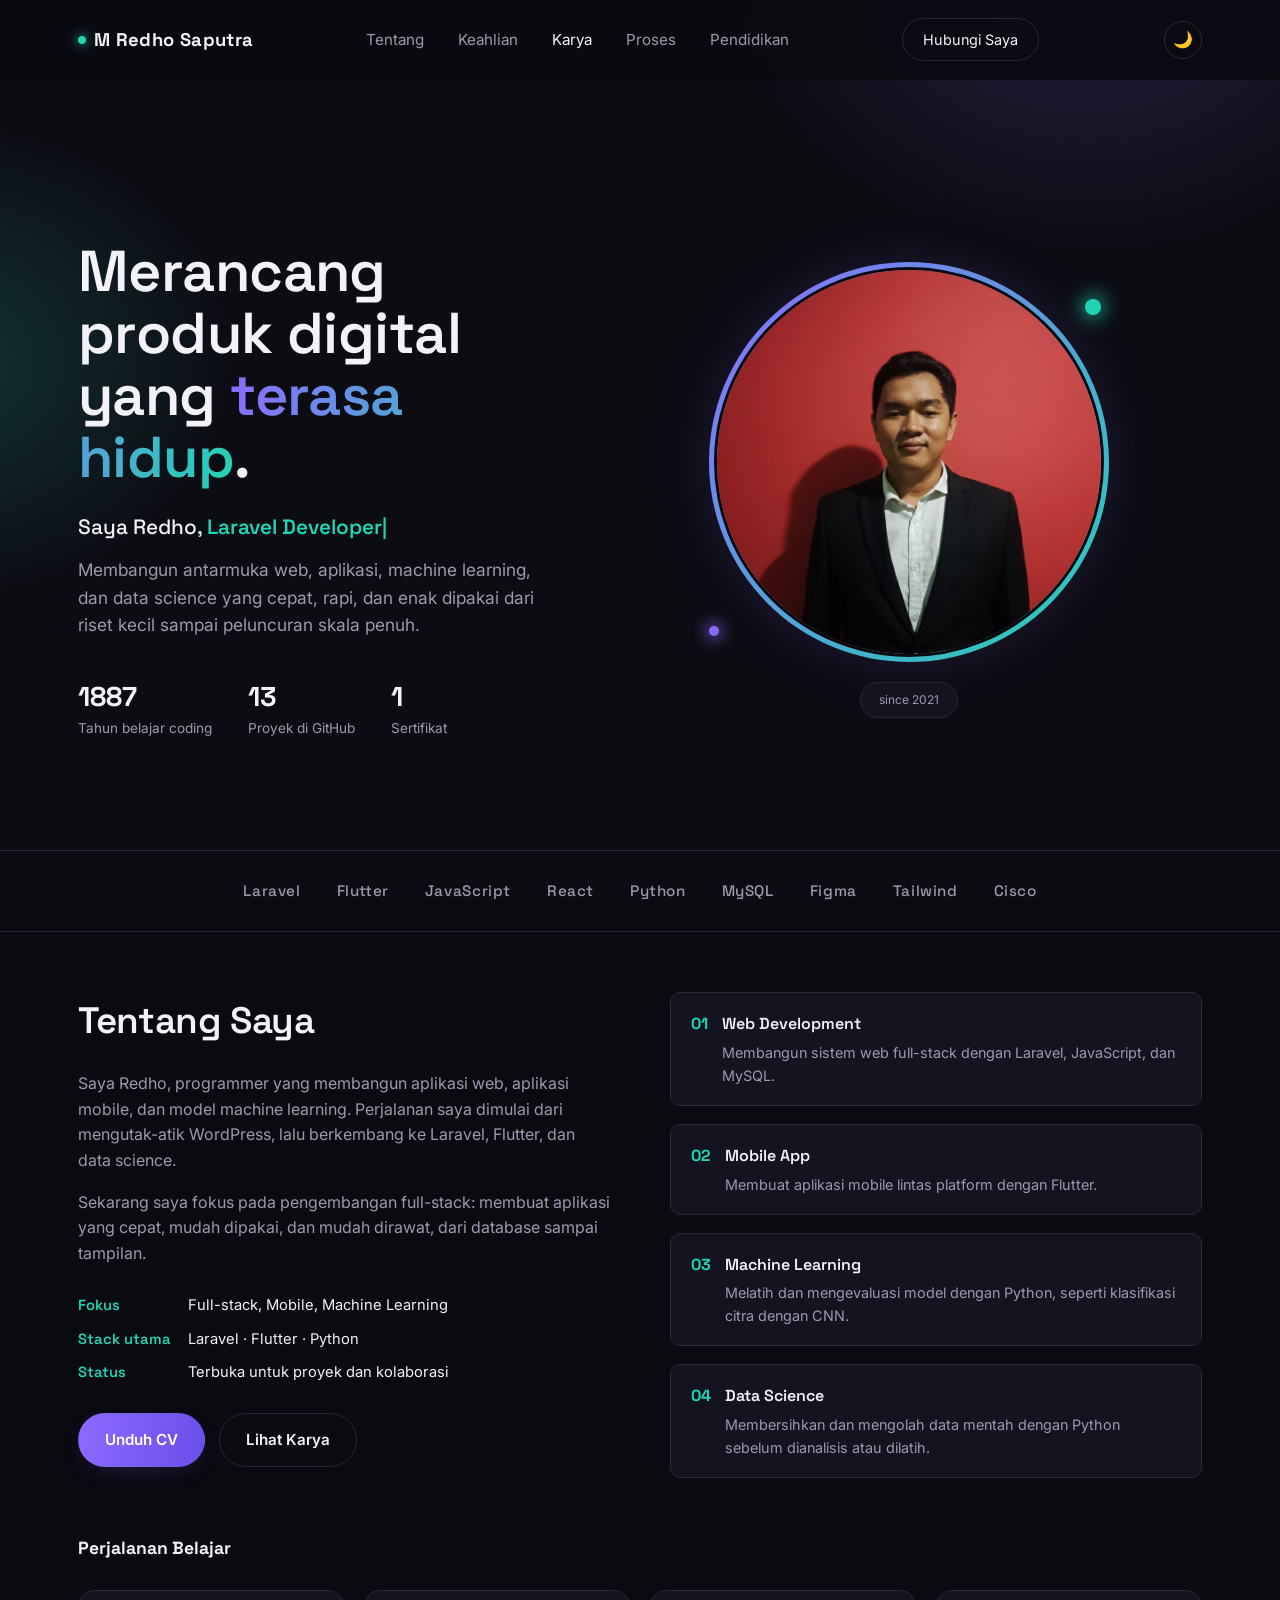
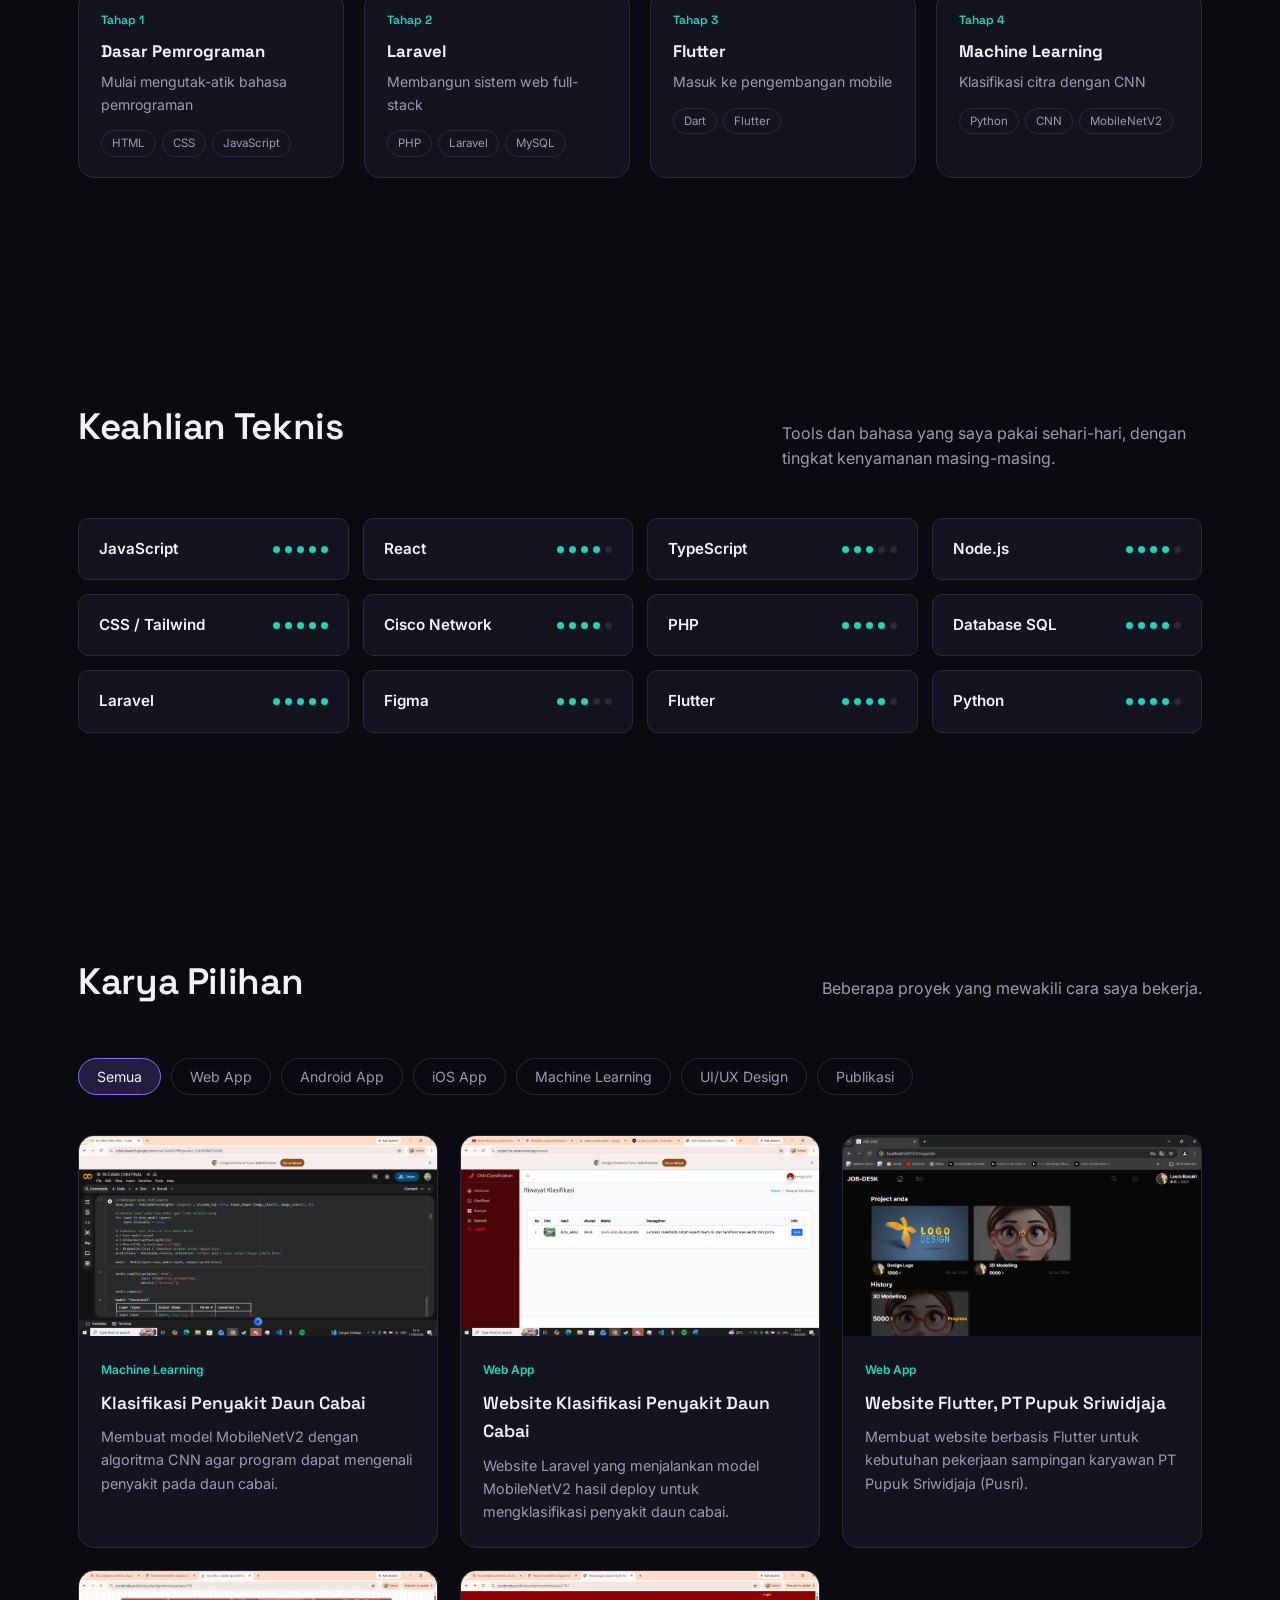
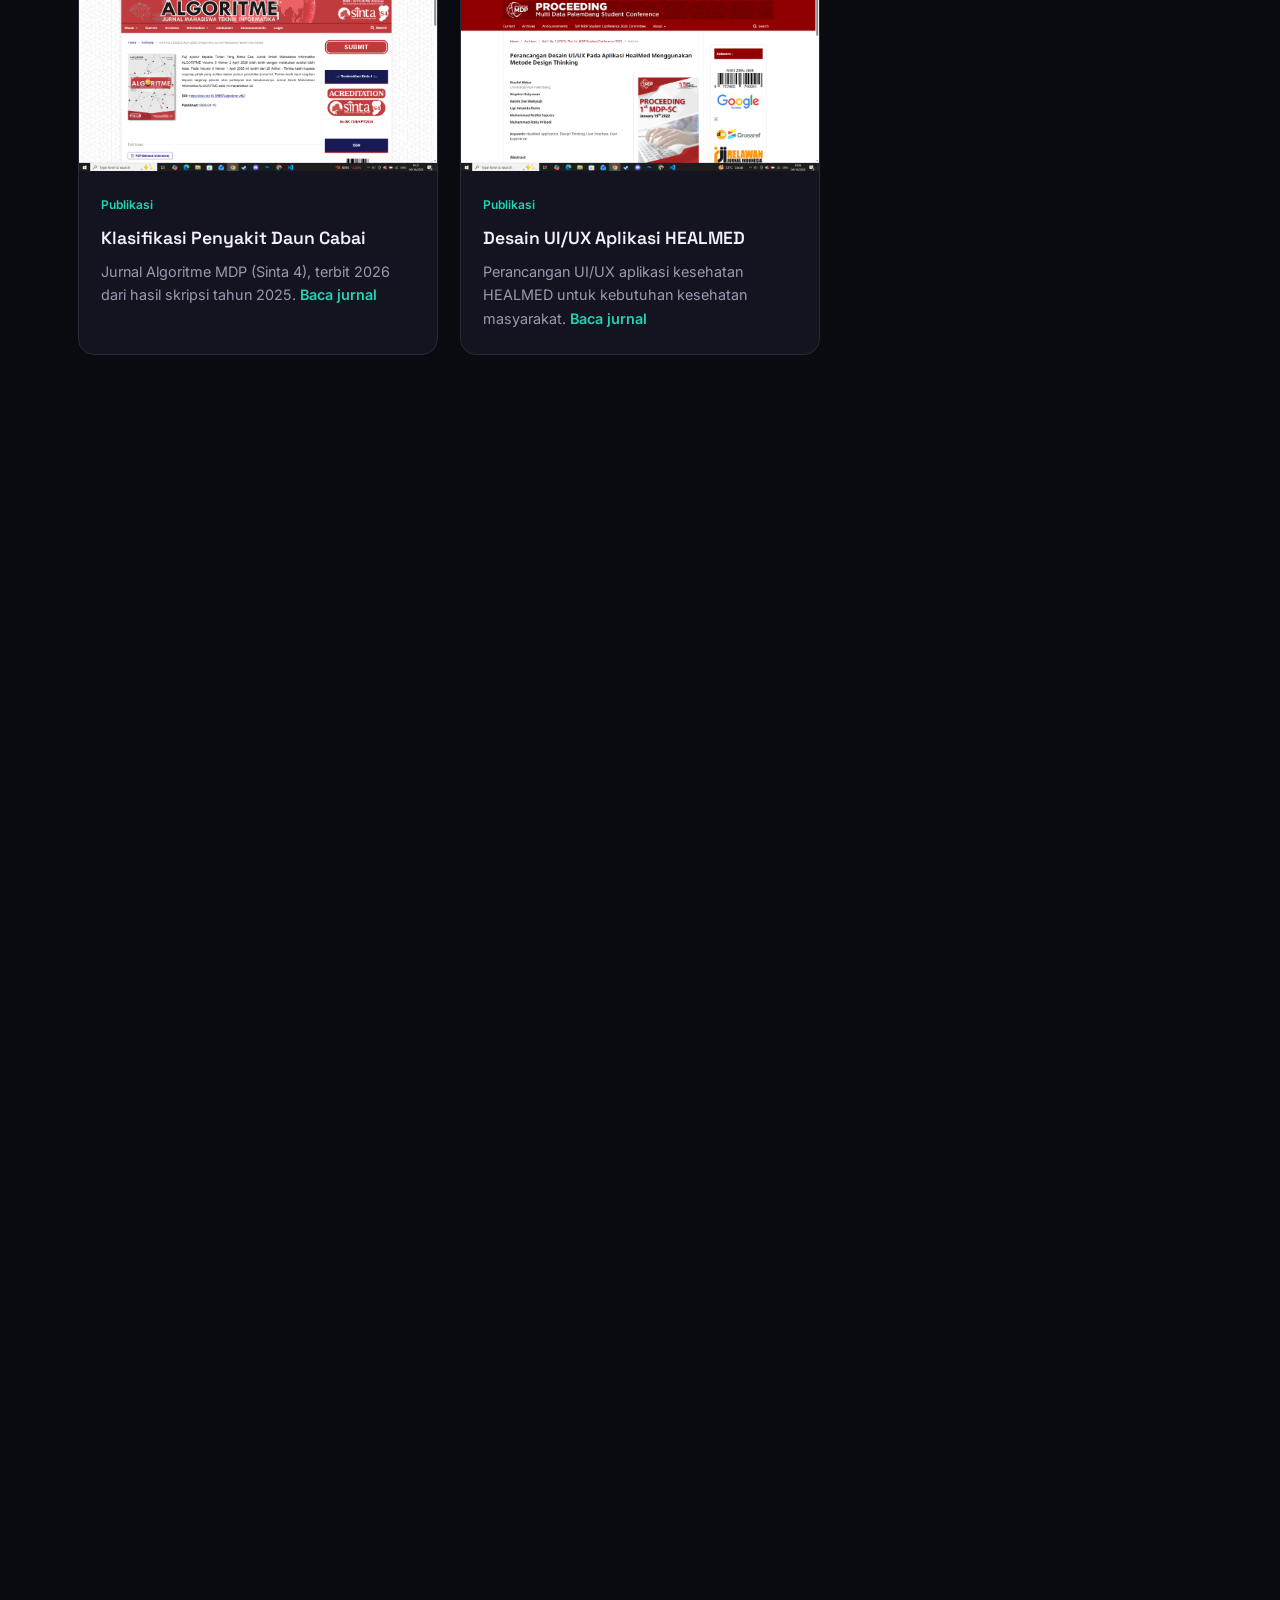
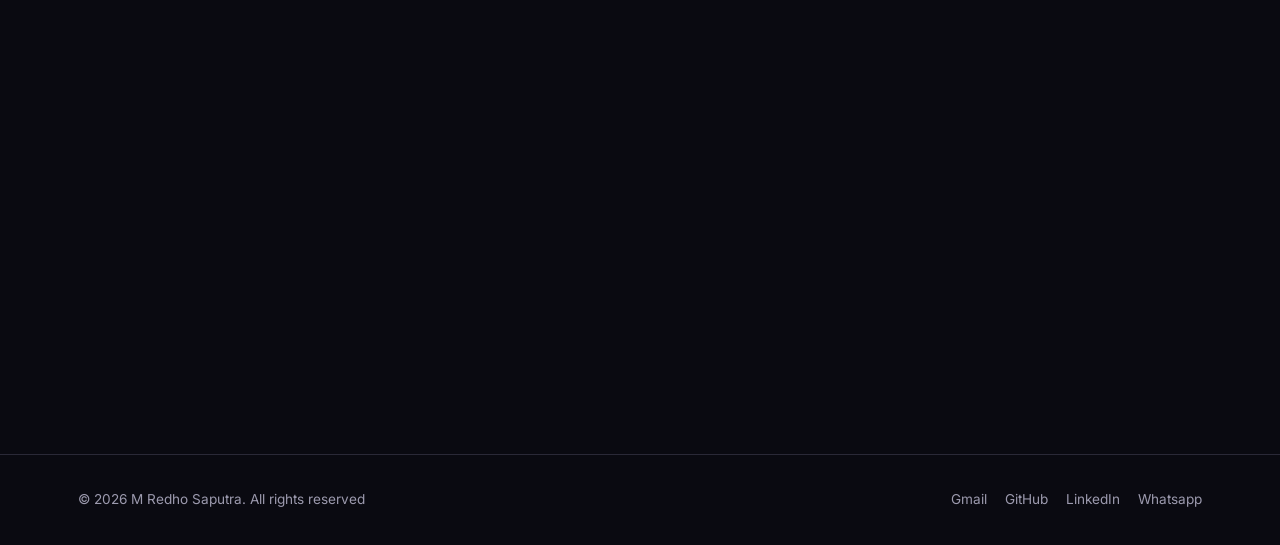
==== commit 2625fdc3: "Perbaiki Logo" ====
--- a/index.html
+++ b/index.html
@@ -10,7 +10,7 @@
 <meta property="og:description" content="Lihat proyek dan keahlian teknis saya di sini.">
 <meta property="og:type" content="website">
 
-<link rel="icon" href="data:image/svg+xml,<svg xmlns=%22http://www.w3.org/2000/svg%22 viewBox=%220 0 100 100%22><text y=%22.9em%22 font-size=%2290%22>🧩</text></svg>">
+<link rel="icon" href="assets/CK_LOGO.jpeg" type="image/jpeg">
 <link rel="preconnect" href="https://fonts.googleapis.com">
 <link rel="preconnect" href="https://fonts.gstatic.com" crossorigin>
 <link href="https://fonts.googleapis.com/css2?family=Space+Grotesk:wght@400;500;600;700&family=Inter:wght@400;500;600;700&display=swap" rel="stylesheet">
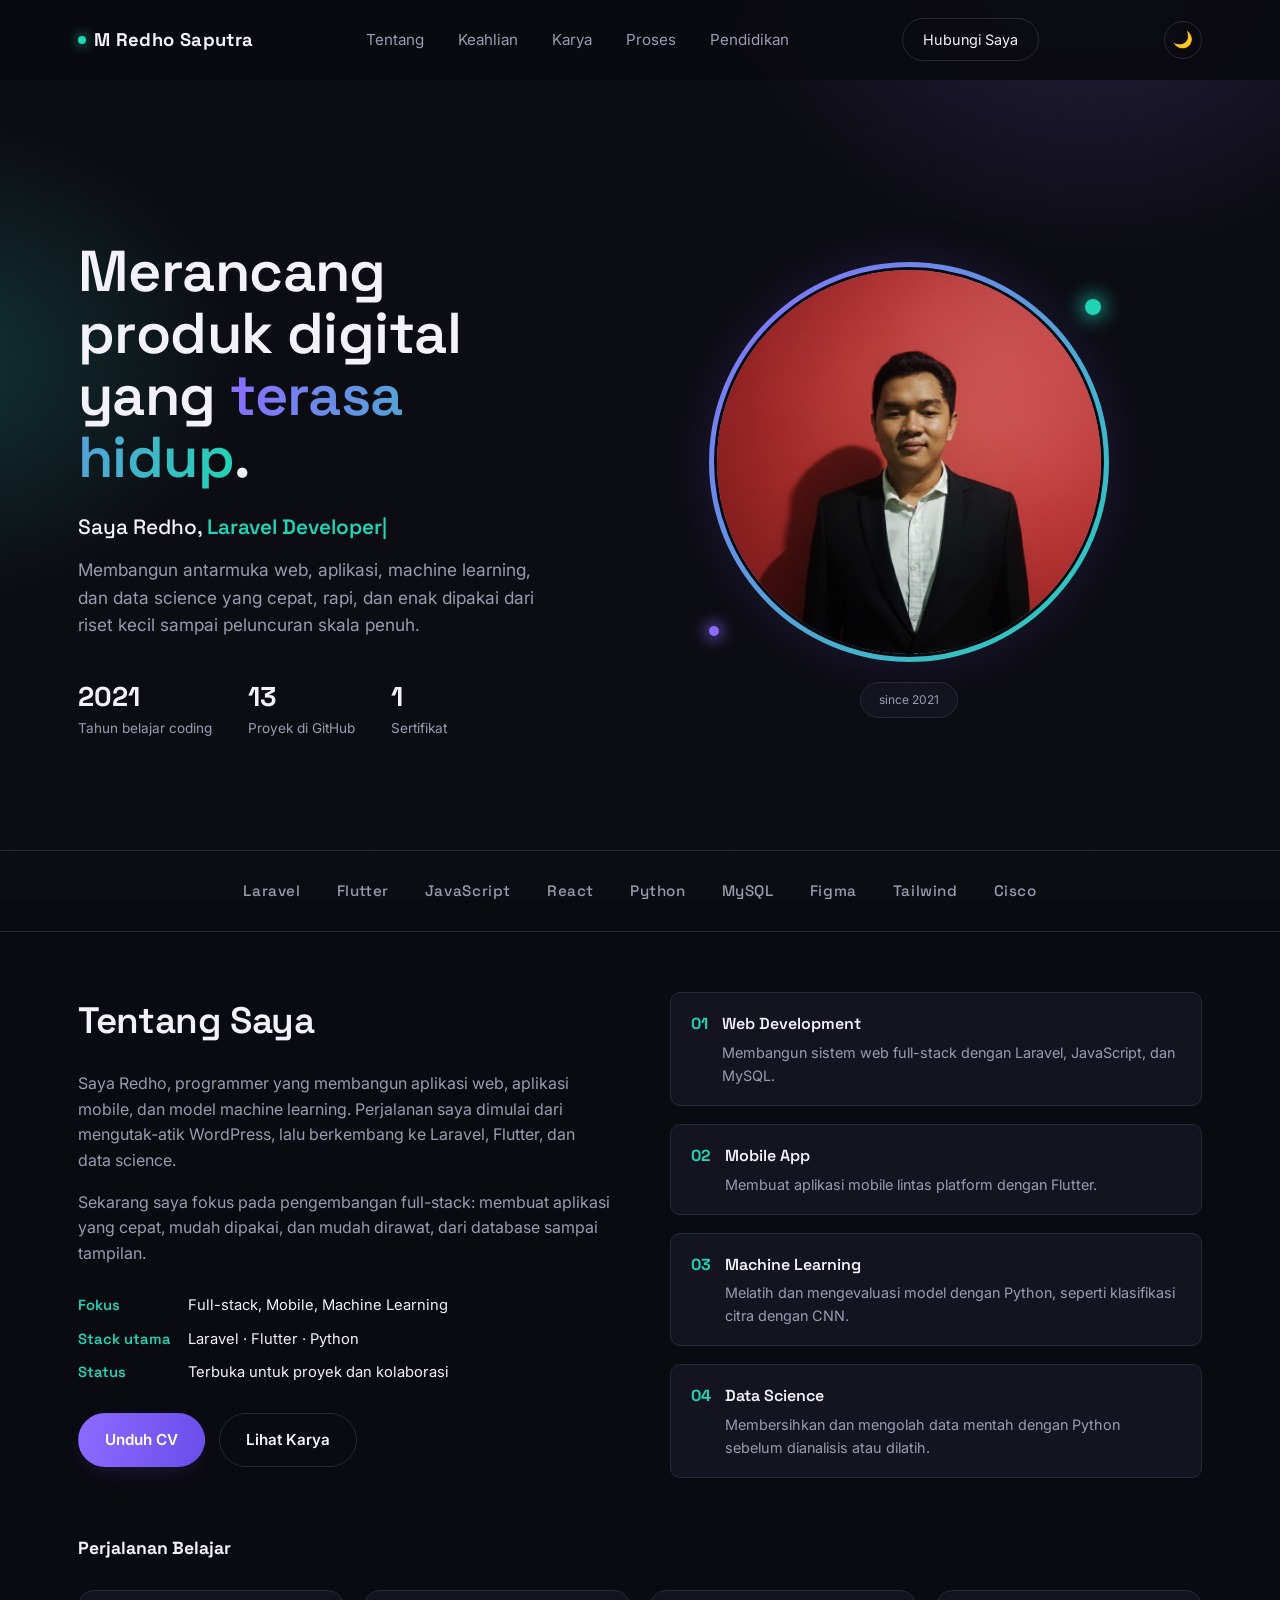
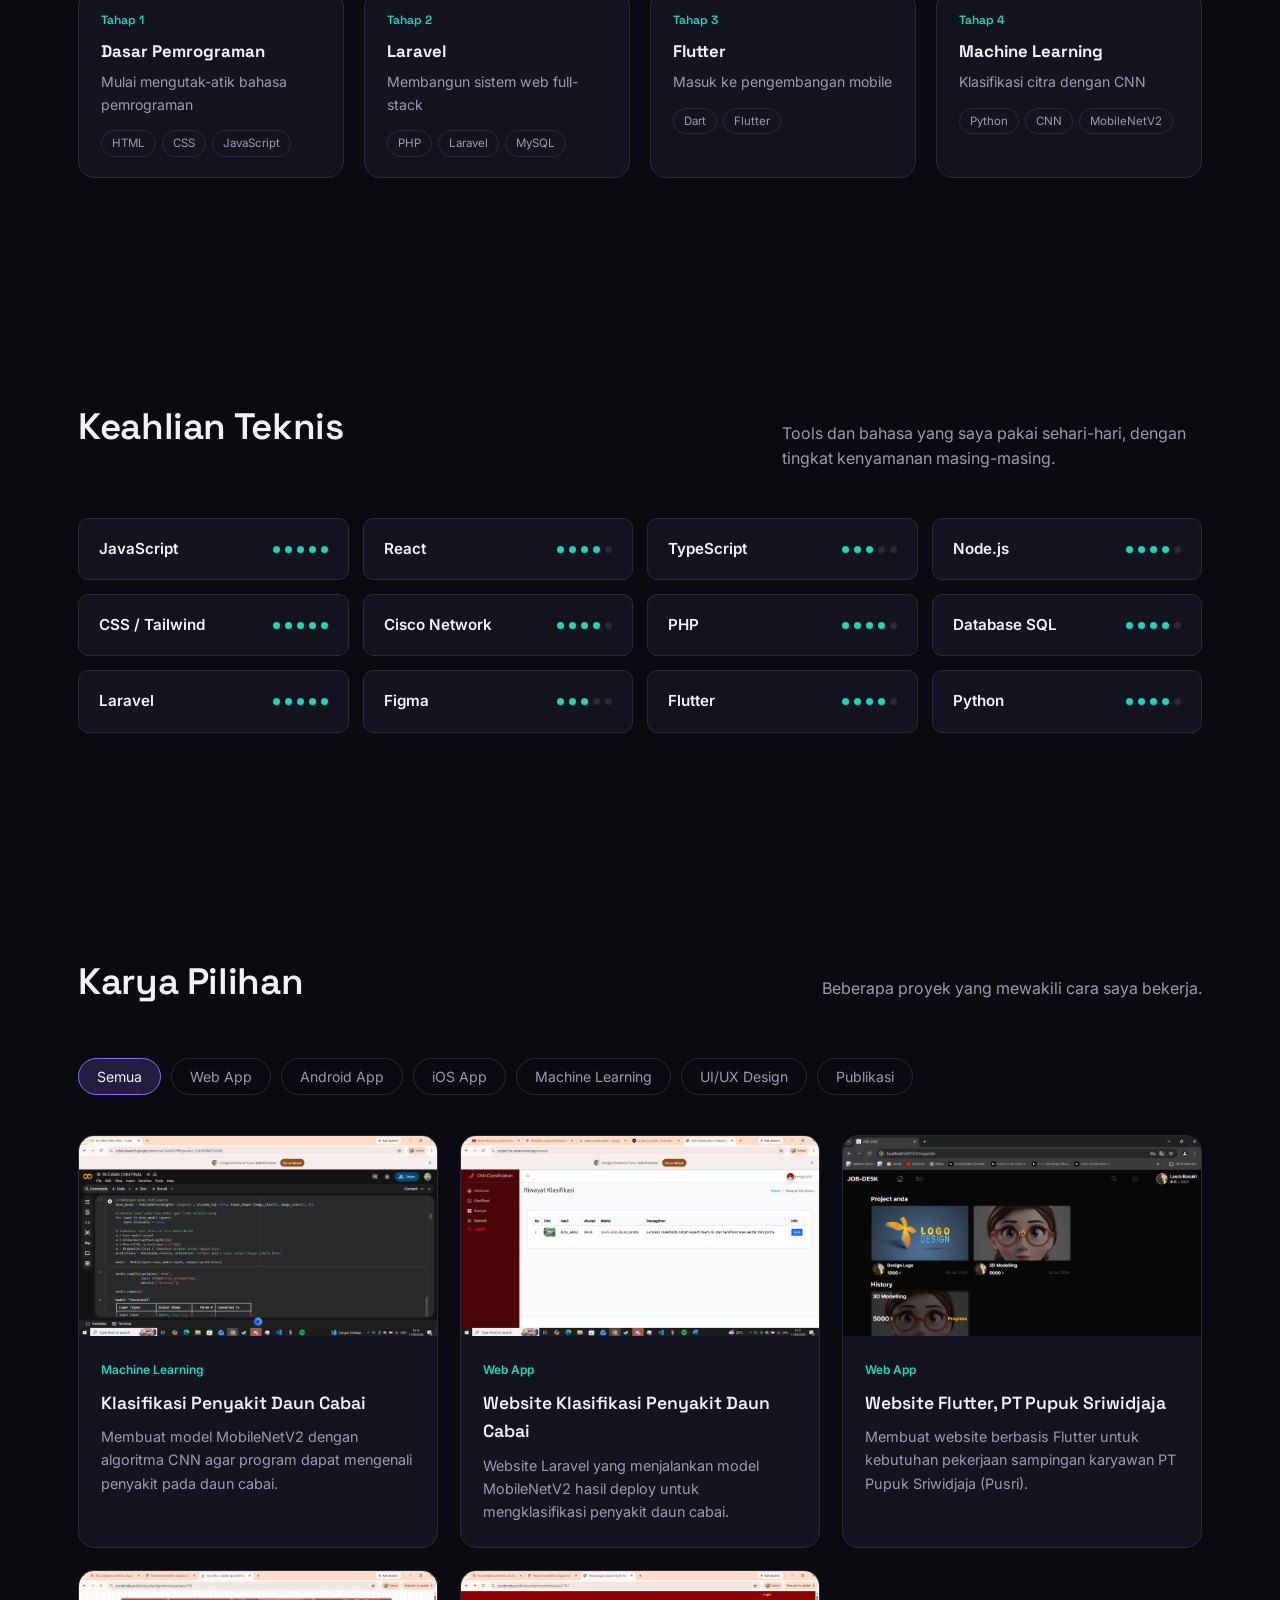
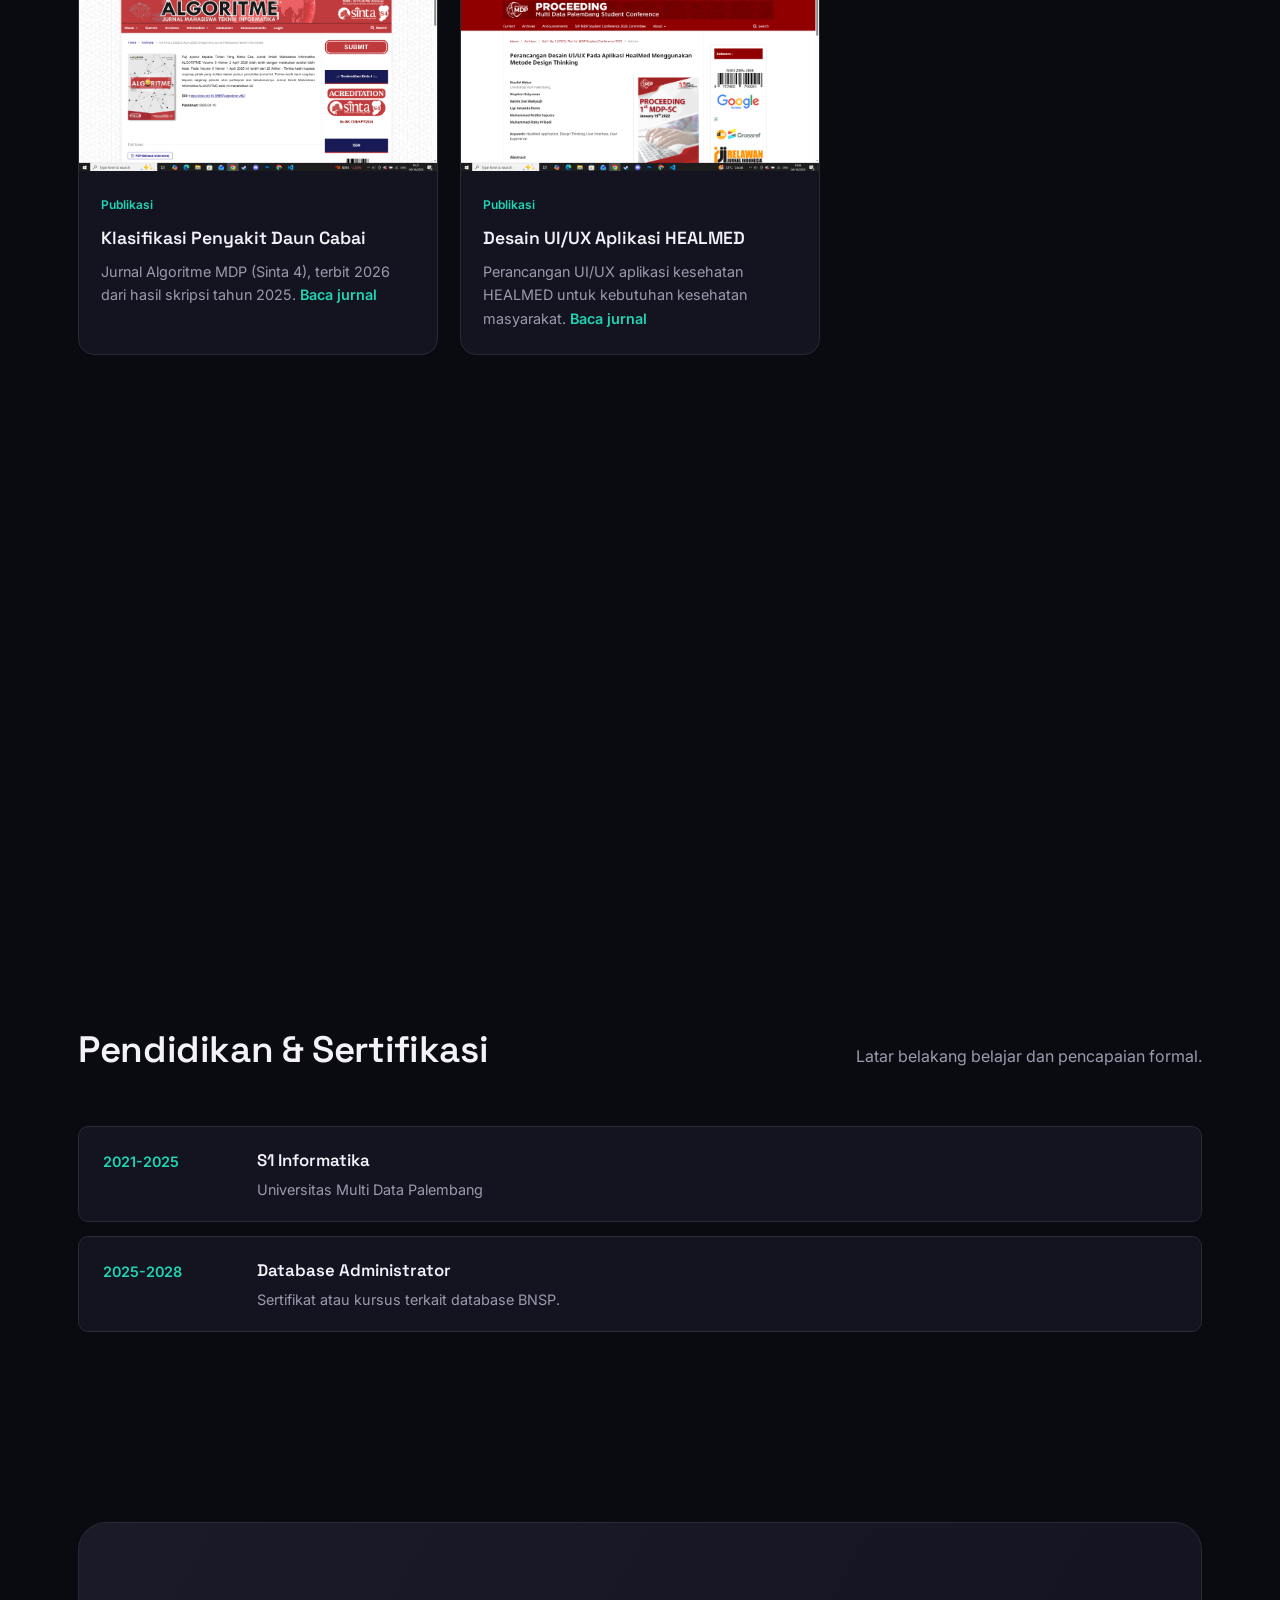
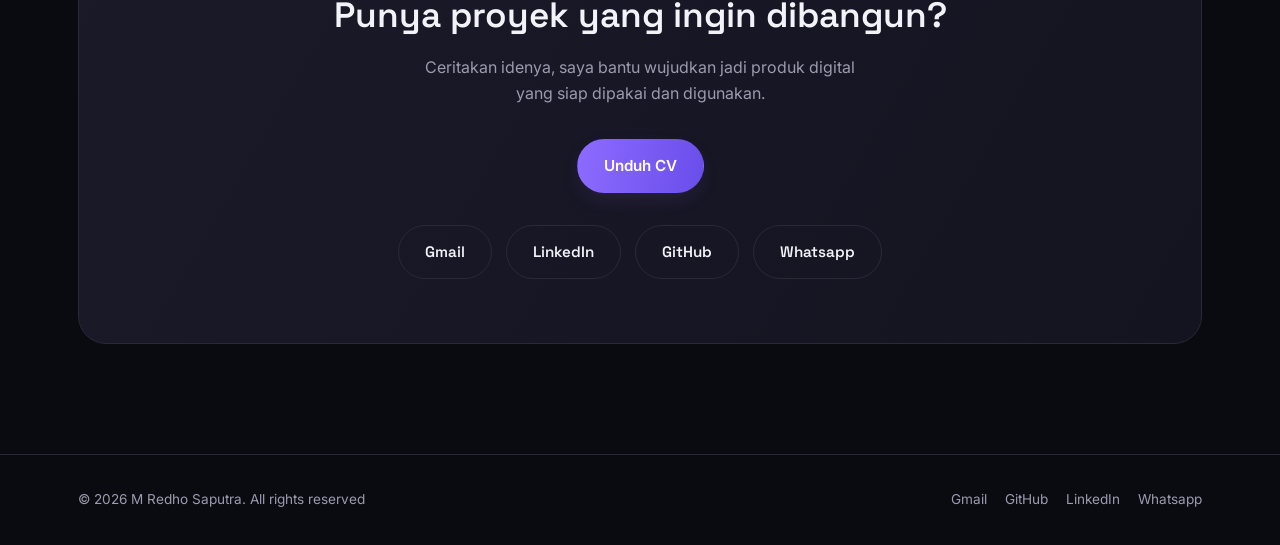
==== commit b1865fa7: "Perbaikan logo" ====
--- a/index.html
+++ b/index.html
@@ -10,7 +10,7 @@
 <meta property="og:description" content="Lihat proyek dan keahlian teknis saya di sini.">
 <meta property="og:type" content="website">
 
-<link rel="icon" href="assets/CK_LOGO.jpeg" type="image/jpeg">
+<link rel="icon" href="assets/CK_LOGO.png" type="image/png">
 <link rel="preconnect" href="https://fonts.googleapis.com">
 <link rel="preconnect" href="https://fonts.gstatic.com" crossorigin>
 <link href="https://fonts.googleapis.com/css2?family=Space+Grotesk:wght@400;500;600;700&family=Inter:wght@400;500;600;700&display=swap" rel="stylesheet">
